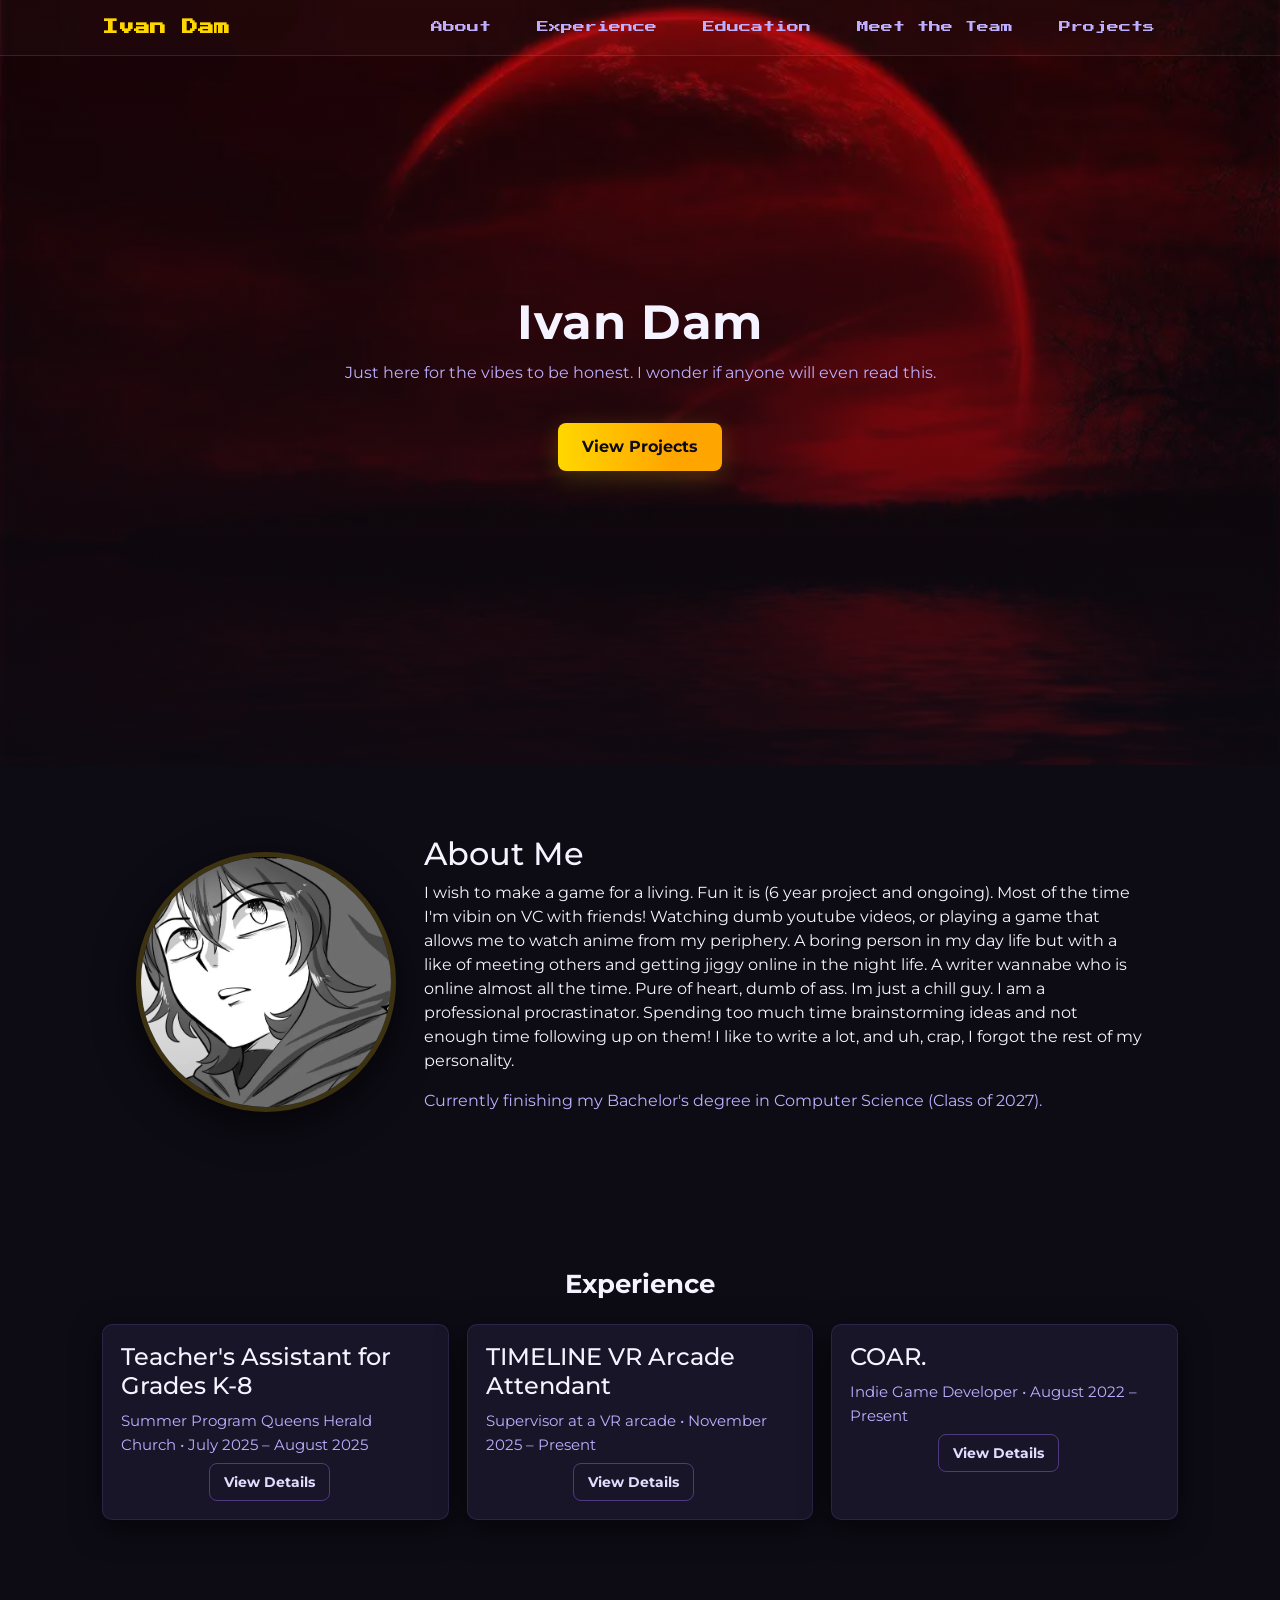
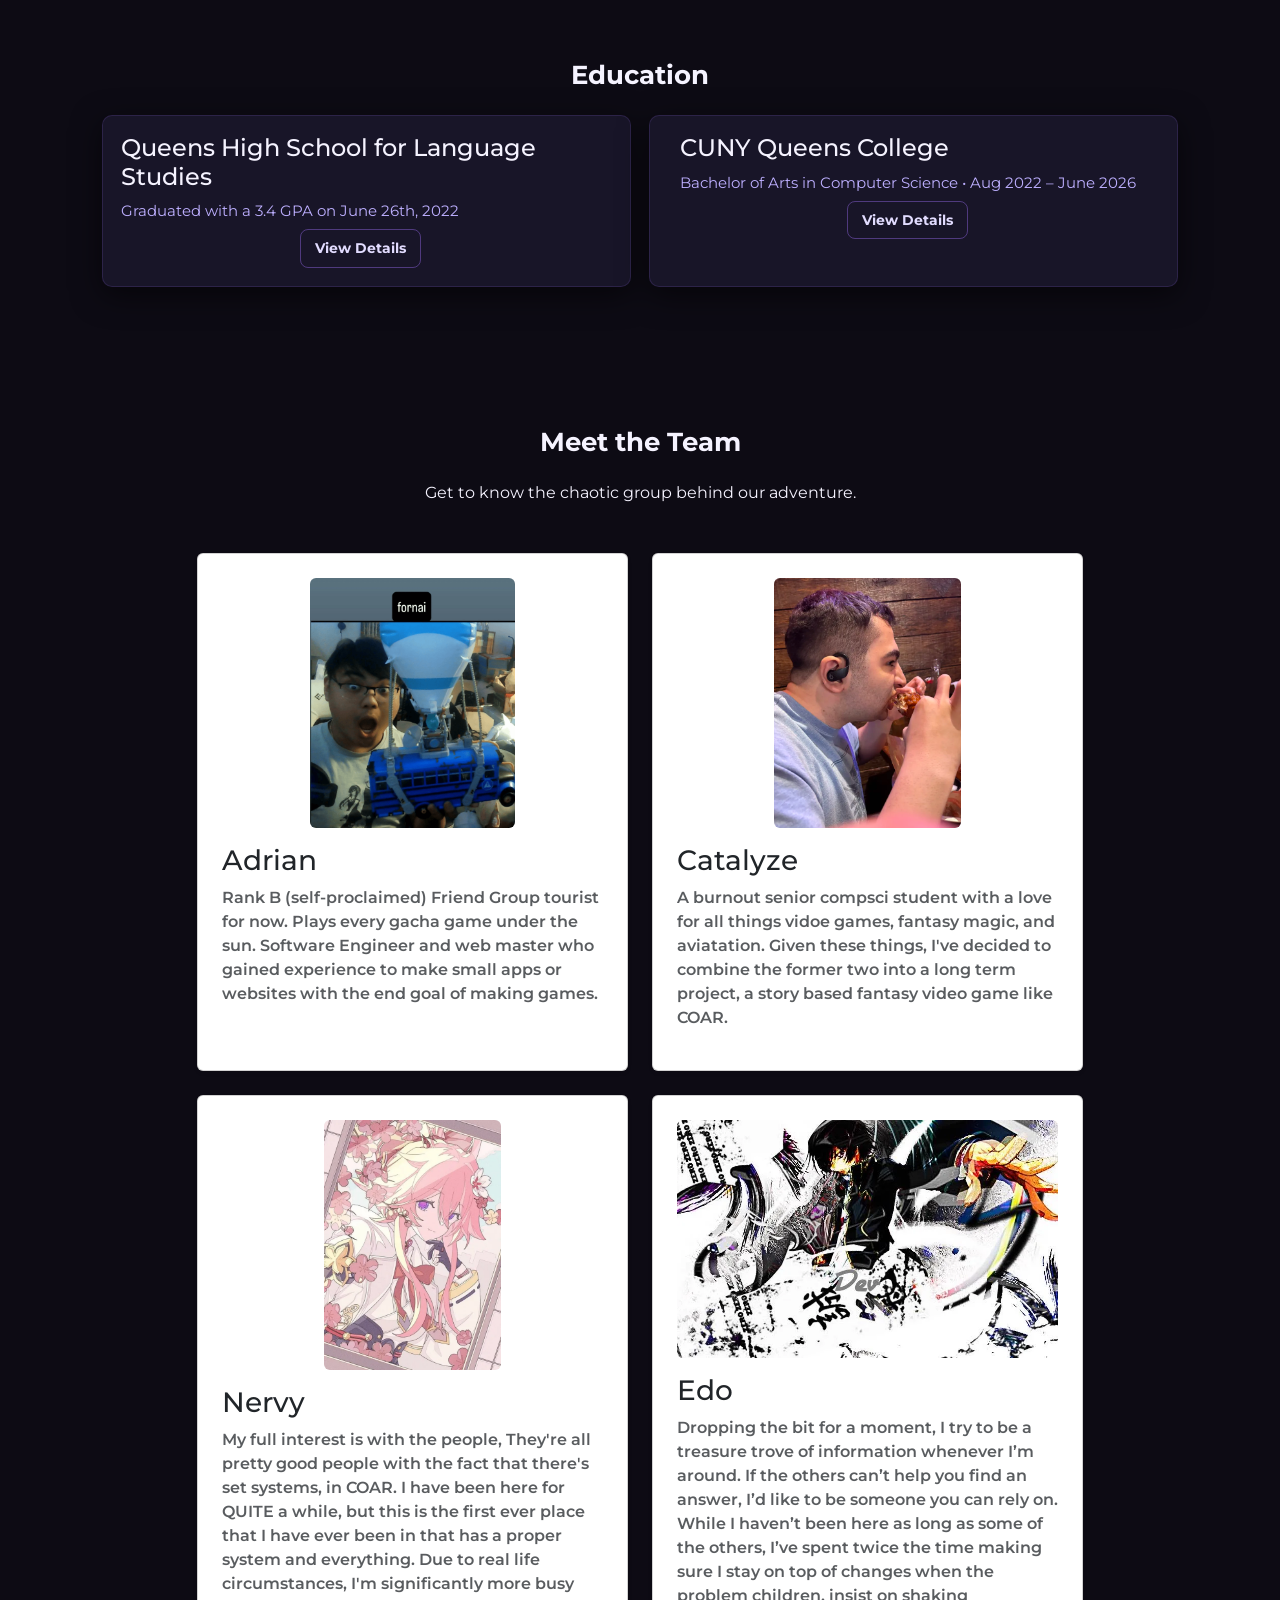
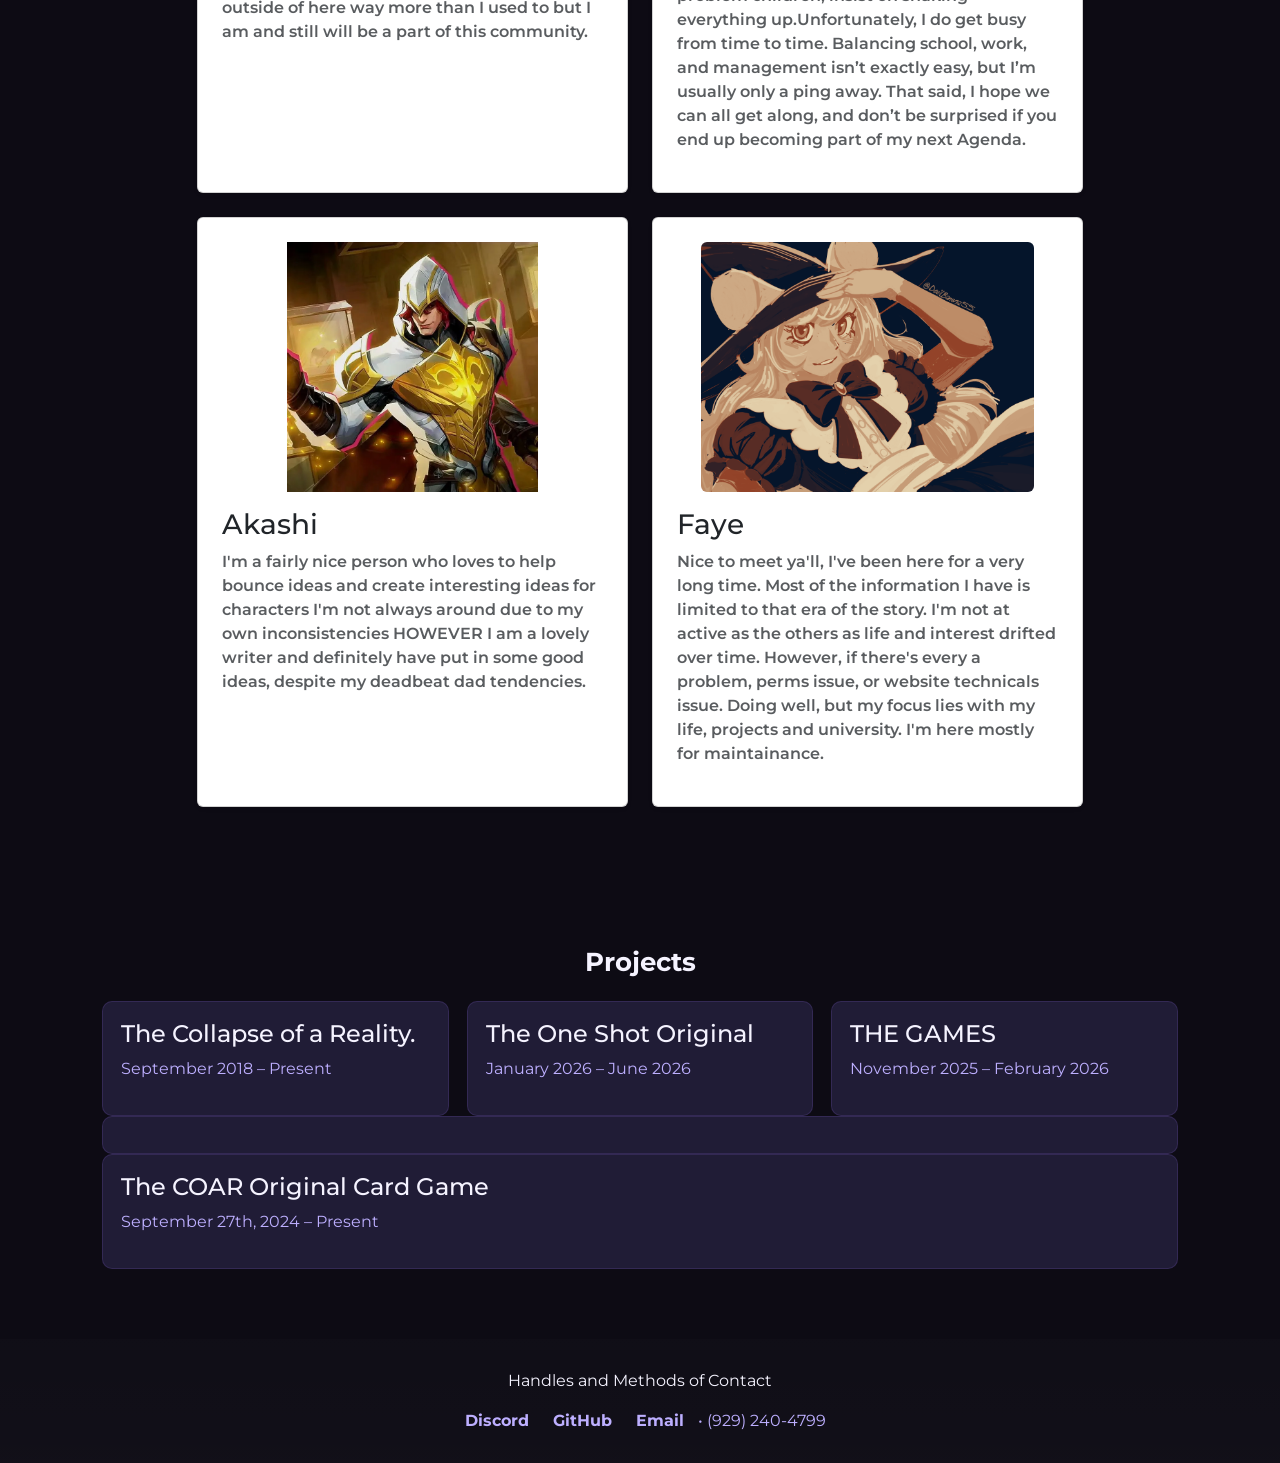
==== index.html @ e0b9897a "Re Initial" ====
<!DOCTYPE html>
<html lang="en">

<head>
    <meta charset="utf-8" />
    <meta name="viewport" content="width=device-width,initial-scale=1" />
    <title>Ivan Dam's Portfolio</title>
    <link rel="icon" type="image/png" href="Purple.png">
    
    <link href="https://fonts.googleapis.com/css2?family=Montserrat:wght@300;400;600;700&display=swap" rel="stylesheet">

    <link href="https://cdn.jsdelivr.net/npm/bootstrap@5.3.3/dist/css/bootstrap.min.css" rel="stylesheet">

    <link rel="stylesheet" href="styles.css">
</head>

<body>

    <nav class="navbar navbar-expand-lg fixed-top custom-nav" aria-label="Main navigation">
        <div class="container">
            <a class="navbar-brand fw-bold" href="#">Ivan Dam</a>
            
            <input type="checkbox" id="nav-toggle" class="nav-toggle-check d-lg-none">
            <label for="nav-toggle" class="navbar-toggler d-lg-none" aria-label="Toggle navigation">
                <span class="navbar-toggler-icon"></span>
            </label>

            <div class="collapse navbar-collapse" id="navMenu">
                <ul class="navbar-nav ms-auto">
                    <li class="nav-item"><a class="nav-link" href="#About_me">About</a></li>
                    <li class="nav-item"><a class="nav-link" href="#experience">Experience</a></li>
                    <li class="nav-item"><a class="nav-link" href="#education">Education</a></li>
                    <li class="nav-item"><a class="nav-link" href="#meet-the-team">Meet the Team</a></li>
                    <li class="nav-item"><a class="nav-link" href="#projects">Projects</a></li>
                </ul>
            </div>
        </div>
    </nav>

    <header class="hero">
        <div class="hero-inner fade-in">
            <h1 class="hero-title">Ivan Dam</h1>
            <p class="hero-subtitle">Just here for the vibes to be honest. I wonder if anyone will even read this.</p>
            <a class="hero-btn" href="#projects">View Projects</a>
        </div>
    </header>

    <main>
        <section id="About_me" class="section container fade-in">
            <div class="about-grid">
                <div class="img-wrapper">
                    <img alt="THIS IS A MOVIE, LOKI!!!!"
                        src="Luca.png">
                </div>

                <div class="text-wrapper">
                    <h2>About Me</h2>
                    <p>
                        I wish to make a game for a living. Fun it is (6 year project and ongoing). 
                        Most of the time I'm vibin on VC with friends!
                        Watching dumb youtube videos, or playing a game that allows me to watch anime from my periphery. 
                        A boring person in my day life but with a like of meeting others and getting jiggy online in the night life. 
                        A writer wannabe who is online almost all the time. Pure of heart, dumb of ass. Im just a chill guy. 
                        I am a professional procrastinator. 
                        Spending too much time brainstorming ideas and not enough time following up on them! 
                        I like to write a lot, and uh, crap, I forgot the rest of my personality. 
                    </p>
                    <p class="muted">Currently finishing my Bachelor's degree in Computer Science (Class of 2027).</p>
                </div>
            </div>
        </section>

        <section id="experience" class="section fade-in">
            <div class="container">
                <h2 class="section-title text-center mb-4">Experience</h2>
                <div class="exp-grid">

                    <article class="exp-card">
                        <details>
                            <summary class="exp-head">
                                <div>
                                    <h4>Teacher's Assistant for Grades K-8</h4>
                                    <span class="exp-role">Summer Program Queens Herald Church • July 2025 – August 2025</span>
                                </div>
                                <span class="custom-toggle-btn">View Details</span>
                            </summary>
                            <ul class="exp-details-list">
                                <li>Games Director 12-2PM and after school care program head for 20+ kids from 4-6PM.</li>
                                <li>Served in the kitchen during lunch with general management.</li>
                            </ul>
                        </details>
                    </article>

                    <article class="exp-card">
                        <details>
                            <summary class="exp-head">
                                <div>
                                    <h4>TIMELINE VR Arcade Attendant</h4>
                                    <span class="exp-role">Supervisor at a VR arcade • November 2025 – Present</span>
                                </div>
                                <span class="custom-toggle-btn">View Details</span>
                            </summary>
                            <ul class="exp-details-list">
                                <li>Over the course of 6 months, promoted from general attendant to supervisor, overseeing a team of 5+ staff members and managing weekly operations.</li>
                                <li>Handled customer service, new staff hires, and upkeep for a busy VR arcade in NYC.</li>
                            </ul>
                        </details>
                    </article>

                    <article class="exp-card">
                        <details>
                            <summary class="exp-head">
                                <div>
                                    <h4>COAR.</h4>
                                    <span class="exp-role">Indie Game Developer • August 2022 – Present</span>
                                </div>
                                <span class="custom-toggle-btn">View Details</span>
                            </summary>
                            <ul class="exp-details-list">
                                <li>Wrote out a 2900+ page game document (with room to grow) while leading a small team of 30 employees each with their own conflicting commitments and interests.</li>
                                <li>Retained as a key contributor to the game development process with minimal burnout.</li>
                            </ul>
                        </details>
                    </article>

                </div>
            </div>
        </section>

        <section id="education" class="section dark-section fade-in">
            <div class="container">
                <h2 class="section-title text-center mb-4">Education</h2>
                <div class="edu-grid">

                    <article class="exp-card">
                        <details>
                            <summary class="exp-head">
                                <div>
                                    <h4>Queens High School for Language Studies</h4>
                                    <span class="exp-role">Graduated with a 3.4 GPA on June 26th, 2022</span>
                                </div>
                                <span class="custom-toggle-btn">View Details</span>
                            </summary>
                            <ul class="exp-details-list">
                                <li><strong>Accomplishments:</strong> Advanced Regents Diploma; Two AP classes, and High Honors.</li>
                            </ul>
                        </details>
                    </article>

                    <article class="exp-card">
                        <details>
                            <summary class="exp-head">
                                <div>
                                    <h4>CUNY Queens College</h4>
                                    <span class="exp-role">Bachelor of Arts in Computer Science • Aug 2022 – June 2026</span>
                                </div>
                                <span class="custom-toggle-btn">View Details</span>
                            </summary>
                            <ul class="exp-details-list">
                                <li><strong>Current GPA:</strong> 3.220. </li>
                                <li><strong>Related Coursework:</strong> Design & Analysis of Algorithms; Data Structures; Operating Systems; Software Engineering; Database Systems; Mathematical Models; Programming Languages.</li>
                                <li><strong>Honors & Awards:</strong> Dean’s List</li>
                            </ul>
                        </details>
                    </article>

                </div>
            </div>
        </section>

        <section id="meet-the-team" class="section container fade-in">
            <h2 class="section-title text-center mb-4">Meet the Team</h2>
            <p class="text-center mb-5">Get to know the chaotic group behind our adventure.</p>

            <div class="row g-4 justify-content-center">
                <!-- Team Member 1: Adrian!  -->
                <div class="col-md-5">
                    <article class="card p-4 h-100 shadow-sm">
                        <div class="text-center mb-3">
                            <img 
                              src="IMG_4993.png" 
                              alt="Oguri Cap? Did someone mention Oguri Gap? Day 1 Golem Balloon Player."
                              class="img-fluid rounded"
                              style="max-height: 250px; object-fit: cover;"
                            >
                        </div>
                        <h3>Adrian</h3>
                        <p class="text-muted fw-semibold">Rank B (self-proclaimed) Friend Group tourist for now. 
                            Plays every gacha game under the sun. Software Engineer and web master who gained experience to make small apps
                            or websites with the end goal of making games.</p>
                    </article>
                </div>

                <!-- Team Member 2: Hasan -->
                <div class="col-md-5">
                    <article class="card p-4 h-100 shadow-sm">
                        <div class="text-center mb-3">
                            <img 
                              src="Hasan.png" 
                              alt="I first met Ivan in Fall 2024 for our Discrete Structures Class in Junior Year."
                              class="img-fluid rounded"
                              style="max-height: 250px; object-fit: cover;"
                            >
                        </div>
                        <h3>Catalyze</h3>
                        <p class="text-muted fw-semibold">A burnout senior compsci student with a love for all things vidoe games, fantasy magic,
                            and aviatation. Given these things, I've decided to combine the former two into a long term project, a story based
                            fantasy video game like COAR.
                        </p>
                    </article>
                </div>

                <!-- Team Member 3: Shini-Rev -->
                <div class="col-md-5">
                    <article class="card p-4 h-100 shadow-sm">
                        <div class="text-center mb-3">
                            <img 
                              src="Nervy.png" 
                              alt="Names Nervy, or Nerv. Whatever makes it simple, I'm the resident kind individual. 
                              When not aggroed of course. Ask the individuals in here, they can co-sign this statement."
                              class="img-fluid rounded"
                              style="max-height: 250px; object-fit: cover;"
                            >
                        </div>
                        <h3>Nervy</h3>
                        <p class="text-muted fw-semibold">My full interest is with the people, They're all pretty good people with the fact that there's set systems, in COAR. 
                            I have been here for QUITE a while, but this is the first ever place that I have ever been in that has a proper system and everything. 
                            Due to real life circumstances, I'm significantly more busy outside of here
                            way more than I used to but I am and still will be a part of this community.
                        </p>
                    </article>
                </div>

                <!-- Team Member 4: Devon -->
                <div class="col-md-5">
                    <article class="card p-4 h-100 shadow-sm">
                        <div class="text-center mb-3">
                            <img 
                              src="Edo.png" 
                              alt="It’s nice to meet you all. I’m the resident CEO of Agenda Inc, 
                              and the man who is on the right side of history 85% of the time—Edo. 
                              Unlike my friend Nervy, I’m here to stir the pot and tease with love."
                              class="img-fluid rounded"
                              style="max-height: 250px; object-fit: cover;"
                            >
                        </div>
                        <h3>Edo</h3>
                        <p class="text-muted fw-semibold">Dropping the bit for a moment, I try to be a treasure trove of information whenever I’m around. 
                            If the others can’t help you find an answer, I’d like to be someone you can rely on. 
                            While I haven’t been here as long as some of the others, I’ve spent twice the time making sure I stay on top of changes
                            when the problem children, insist on shaking everything up.Unfortunately, I do get busy from time to time. 
                            Balancing school, work, and management isn’t exactly easy, but I’m usually only a ping away. 
                            That said, I hope we can all get along, and don’t be surprised if you end up becoming part of my next Agenda.
                        </p>
                    </article>
                </div>

                <!-- Team Member 5: Akashi -->
                 <div class="col-md-5">
                    <article class="card p-4 h-100 shadow-sm">
                        <div class="text-center mb-3">
                            <img 
                              src="Akashi.png" 
                              alt="Hello my name is Xeno, although I do go by many other aliases at time."
                              style="max-height: 250px; object-fit: cover;"
                            >
                        </div>
                        <h3>Akashi</h3>
                        <p class="text-muted fw-semibold">I'm a fairly nice person who loves to help bounce ideas and create interesting ideas for characters
                            I'm not always around due to my own inconsistencies HOWEVER I am a lovely writer and definitely have put in some good ideas, 
                            despite my deadbeat dad tendencies.
                    </article>
                </div>

                <!-- Team Member 6: Crys -->
                <div class="col-md-5">
                    <article class="card p-4 h-100 shadow-sm">
                        <div class="text-center mb-3">
                            <img 
                              src="Crys.png" 
                              alt="I'm Crys (Pronounced chris)."
                              class="img-fluid rounded"
                              style="max-height: 250px; object-fit: cover;"
                            >
                        </div>
                        <h3>Faye</h3>
                        <p class="text-muted fw-semibold">Nice to meet ya'll, I've been here for a very long time. 
                            Most of the information I have is limited to that era of the story. 
                            I'm not at active as the others as life and interest drifted over time. 
                            However, if there's every a problem, perms issue, or website technicals issue. 
                            Doing well, but my focus lies with my life, projects and university. I'm here mostly for maintainance.
                        </p>
                    </article>
                </div>
            </div>
        </section>

        <section id="projects" class="section fade-in">
            <div class="container">
                <h2 class="section-title text-center mb-4">Projects</h2>
                <div class="project-grid">

                    <a class="project-card" href="https://docs.google.com/document/d/1ex8yD_eYV0yOU9Zz2ZXDnDFFUQ0OUbSjHgyUfvv3M_8/edit?tab=t.0" target="_blank" rel="noopener">
                        <h4>The Collapse of a Reality.</h4>
                        <p class="muted">September 2018 – Present</p>
                    </a>

                    <a class="project-card" href="the-one-shot-original.html" target="_blank" rel="noopener">
                        <h4>The One Shot Original</h4>
                        <p class="muted">January 2026 – June 2026</p>
                    </a>

                    <a class="project-card" href="The-Games.html" target="_blank" rel="noopener">
                        <h4>THE GAMES</h4>
                        <p class="muted">November 2025 – February 2026</p>
                    </div>

                    <a class="project-card" href="https://docs.google.com/document/d/17Fcs3SsZpEI9CGqc_hAu7KAam82OYThMyAUIoIpEh6U/edit?tab=t.0" target="_blank" rel="noopener">
                        <h4>The COAR Original Card Game</h4>
                        <p class="muted">September 27th, 2024 – Present</p>
                    </a>

                </div>
            </div>
        </section>
    </main>

    <footer class="footer">
        <div class="container text-center">
            <p>Handles and Methods of Contact</p>
            <div class="socials">
                <a href="https://discord.com/users/thesparrow444" target="_blank" rel="noopener">Discord</a>
                <a href="https://github.com/Loki-CoaR" target="_blank" rel="noopener">GitHub</a>
                <a href="mailto:Ivandam9024@gmail.com">Email</a>
                <span class="muted">• (929) 240-4799</span>
            </div>
        </div>
    </footer>

</body>
</html>
---- styles.css ----
@import url('https://fonts.googleapis.com/css2?family=Press+Start+2P&display=swap');

/* ========== Base ========== */
:root {
    --bg: #0d0b14;
    --panel: #181528;
    --muted: #bdafff;
    --accent: #ffd700;
    --card: #201c36;
    --glass: rgba(255, 255, 255, 0.05);
}

* {
    box-sizing: border-box
}

html {
    scroll-behavior: smooth
}

body {
    margin: 0;
    font-family: 'Montserrat', system-ui, -apple-system, "Segoe UI", Roboto, "Helvetica Neue", Arial;
    background: var(--bg);
    color: #f5f3ff;
    -webkit-font-smoothing: antialiased;
    -moz-osx-font-smoothing: grayscale;
}

/* ========== NAV ========== */
.custom-nav {
    background: linear-gradient(0deg, rgba(255, 255, 255, 0.02), rgba(255, 255, 255, 0.02));
    border-bottom: 1px solid rgba(163, 112, 255, 0.2);
    padding: 0.65rem 0;
}

.navbar-brand {
    color: var(--accent);
    font-family: 'Press Start 2P', monospace;
    font-size: 1rem;
}

.navbar-toggler {
    border-color: rgba(163, 112, 255, 0.3);
    cursor: pointer;
}

.navbar-toggler-icon {
    background-image: url("data:image/svg+xml;charset=utf8,%3Csvg viewBox='0 0 30 30' xmlns='http://www.w3.org/2000/svg'%3E%3Cpath stroke='rgba%28255,215,0,0.9%29' stroke-width='2' stroke-linecap='round' stroke-miterlimit='10' d='M4 7h22M4 15h22M4 23h22'/%3E%3C/svg%3E");
}

/* NAV LINKS */
.nav-link {
    color: var(--muted) !important;
    margin-left: 15px;
    margin-right: 15px;
    font-family: 'Press Start 2P', monospace;
    font-size: 0.75rem;
    font-weight: 400;
}

.nav-link:hover {
    color: var(--accent) !important
}

/* NO-JS MOBILE NAV MECHANISM */
.nav-toggle-check {
    display: none;
}

@media (max-width: 991px) {
    .navbar-collapse {
        display: none;
        width: 100%;
    }
    
    .nav-toggle-check:checked ~ .navbar-collapse {
        display: block;
    }
}

/* ========== HERO ========== */
.hero {
    height: 85vh;
    display: flex;
    align-items: center;
    justify-content: center;
    text-align: center;
    padding: 2rem 1rem;
    background-image:
        linear-gradient(180deg, rgba(13, 11, 20, 0.2), rgba(13, 11, 20, 0.85)),
        url("COAR.png");
    background-size: cover;
    background-position: center;
}

.hero-title {
    font-size: 3rem;
    letter-spacing: 0.6px;
    margin: 0;
    font-weight: 700;
}

.hero-subtitle {
    color: var(--muted);
    margin-top: 10px;
    font-weight: 400
}

.hero-btn {
    display: inline-block;
    margin-top: 22px;
    padding: 12px 24px;
    background: linear-gradient(90deg, var(--accent), #ffa500 70%);
    color: #0d0b14;
    text-decoration: none;
    border-radius: 8px;
    font-weight: 700;
    box-shadow: 0 6px 24px rgba(255, 215, 0, 0.2);
}

/* ========== SECTIONS ========== */
.section {
    padding: 70px 16px
}

.section-title {
    font-weight: 700;
    font-size: 1.6rem;
}

/* containers */
.container {
    max-width: 1100px;
    margin: 0 auto
}

/* ========== ABOUT ========== */
.about-grid {
    display: flex;
    align-items: center;
    gap: 28px;
    flex-wrap: wrap;
    justify-content: center;
}

.img-wrapper img {
    width: 260px;
    height: 260px;
    border-radius: 50%;
    object-fit: cover;
    border: 5px solid rgba(255, 215, 0, 0.2);
    box-shadow: 0 12px 40px rgba(0, 0, 0, 0.6);
}

.text-wrapper {
    max-width: 720px
}

.muted {
    color: var(--muted)
}

/* ========== SKILLS ========== */
.skills-container {
    display: flex;
    gap: 20px;
    flex-wrap: wrap;
    justify-content: center
}

.skill-card {
    background: var(--card);
    padding: 20px;
    border-radius: 10px;
    width: 320px;
    border: 1px solid rgba(163, 112, 255, 0.1);
    box-shadow: 0 6px 18px rgba(0, 0, 0, 0.6);
}

.skill-card h4 {
    margin-top: 0;
    color: var(--accent);
    border-bottom: 2px solid rgba(163, 112, 255, 0.15);
    padding-bottom: 8px;
    margin-bottom: 12px
}

.skill-list {
    list-style: none;
    padding: 0;
    margin: 0
}

.skill-list li {
    padding: 6px 0;
    color: #e2dcff;
}

/* ========== EXPERIENCE C ========== */
.exp-grid,
.edu-grid {
    display: grid;
    grid-template-columns: repeat(auto-fit, minmax(300px, 1fr));
    gap: 18px
}

.exp-card {
    background: var(--panel);
    padding: 18px;
    border-radius: 10px;
    border: 1px solid rgba(163, 112, 255, 0.15);
    box-shadow: 0 8px 30px rgba(0, 0, 0, 0.55);
}

/* NATIVE DETAILS ACCORDION STYLES */
details {
    width: 100%;
}

summary {
    list-style: none;
    display: flex;
    justify-content: space-between;
    align-items: center;
    cursor: pointer;
    outline: none;
}

summary::-webkit-details-marker {
    display: none;
}

.exp-head {
    display: flex;
    flex-direction: column;
    gap: 6px;
    padding-right: 12px;
}

.exp-role {
    color: var(--muted);
    font-size: 0.92rem
}

.custom-toggle-btn {
    background: transparent;
    border: 1px solid rgba(163, 112, 255, 0.4);
    color: #e2dcff;
    padding: 8px 14px;
    border-radius: 8px;
    font-weight: 700;
    font-size: 0.85rem;
    transition: background 0.2s, border-color 0.2s, transform 0.2s;
    white-space: nowrap;
}

.custom-toggle-btn:hover {
    background: rgba(163, 112, 255, 0.1);
    border-color: var(--accent);
}

details[open] .custom-toggle-btn {
    background: var(--accent);
    border-color: var(--accent);
    color: #0d0b14;
}

details[open] .custom-toggle-btn::after {
    content: " Less";
}

.exp-details-list {
    margin-top: 16px;
    color: #e2dcff;
    padding-left: 18px;
}

.exp-details-list li {
    margin-bottom: 8px;
}

/* ========== PROJECTS ========== */
.project-grid {
    display: grid;
    grid-template-columns: repeat(auto-fit, minmax(260px, 1fr));
    gap: 18px
}

.project-card {
    background: var(--card);
    padding: 18px;
    border-radius: 10px;
    text-decoration: none;
    color: inherit;
    display: block;
    border: 1px solid rgba(163, 112, 255, 0.15);
    transition: transform .2s ease, box-shadow .2s ease;
}

.project-card:hover {
    transform: translateY(-6px);
    border-color: var(--accent);
    box-shadow: 0 16px 48px rgba(163, 112, 255, 0.15), 0 8px 20px rgba(0, 0, 0, 0.6)
}

/* ========== FOOTER ========== */
.footer {
    padding: 30px 16px;
    background: linear-gradient(180deg, rgba(255, 255, 255, 0.01), rgba(255, 255, 255, 0.02))
}

.socials a {
    color: var(--muted);
    margin: 0 10px;
    text-decoration: none;
    font-weight: 700
}

.socials a:hover {
    color: var(--accent)
}

/* ========== AUTOMATED CSS ANIMATIONS ========== */
.fade-in {
    animation: fadeInUp 0.6s ease-out forwards;
}

@keyframes fadeInUp {
    from {
        opacity: 0;
        transform: translateY(18px);
    }
    to {
        opacity: 1;
        transform: translateY(0);
    }
}

/* small screens */
@media (max-width:720px) {
    .hero-title {
        font-size: 2.1rem
    }

    .img-wrapper img {
        width: 200px;
        height: 200px
    }

    .skill-card {
        width: 100%
    }
    
    summary {
        flex-direction: column;
        align-items: flex-start;
        gap: 12px;
    }
    
    .custom-toggle-btn {
        width: 100%;
        text-align: center;
    }
}
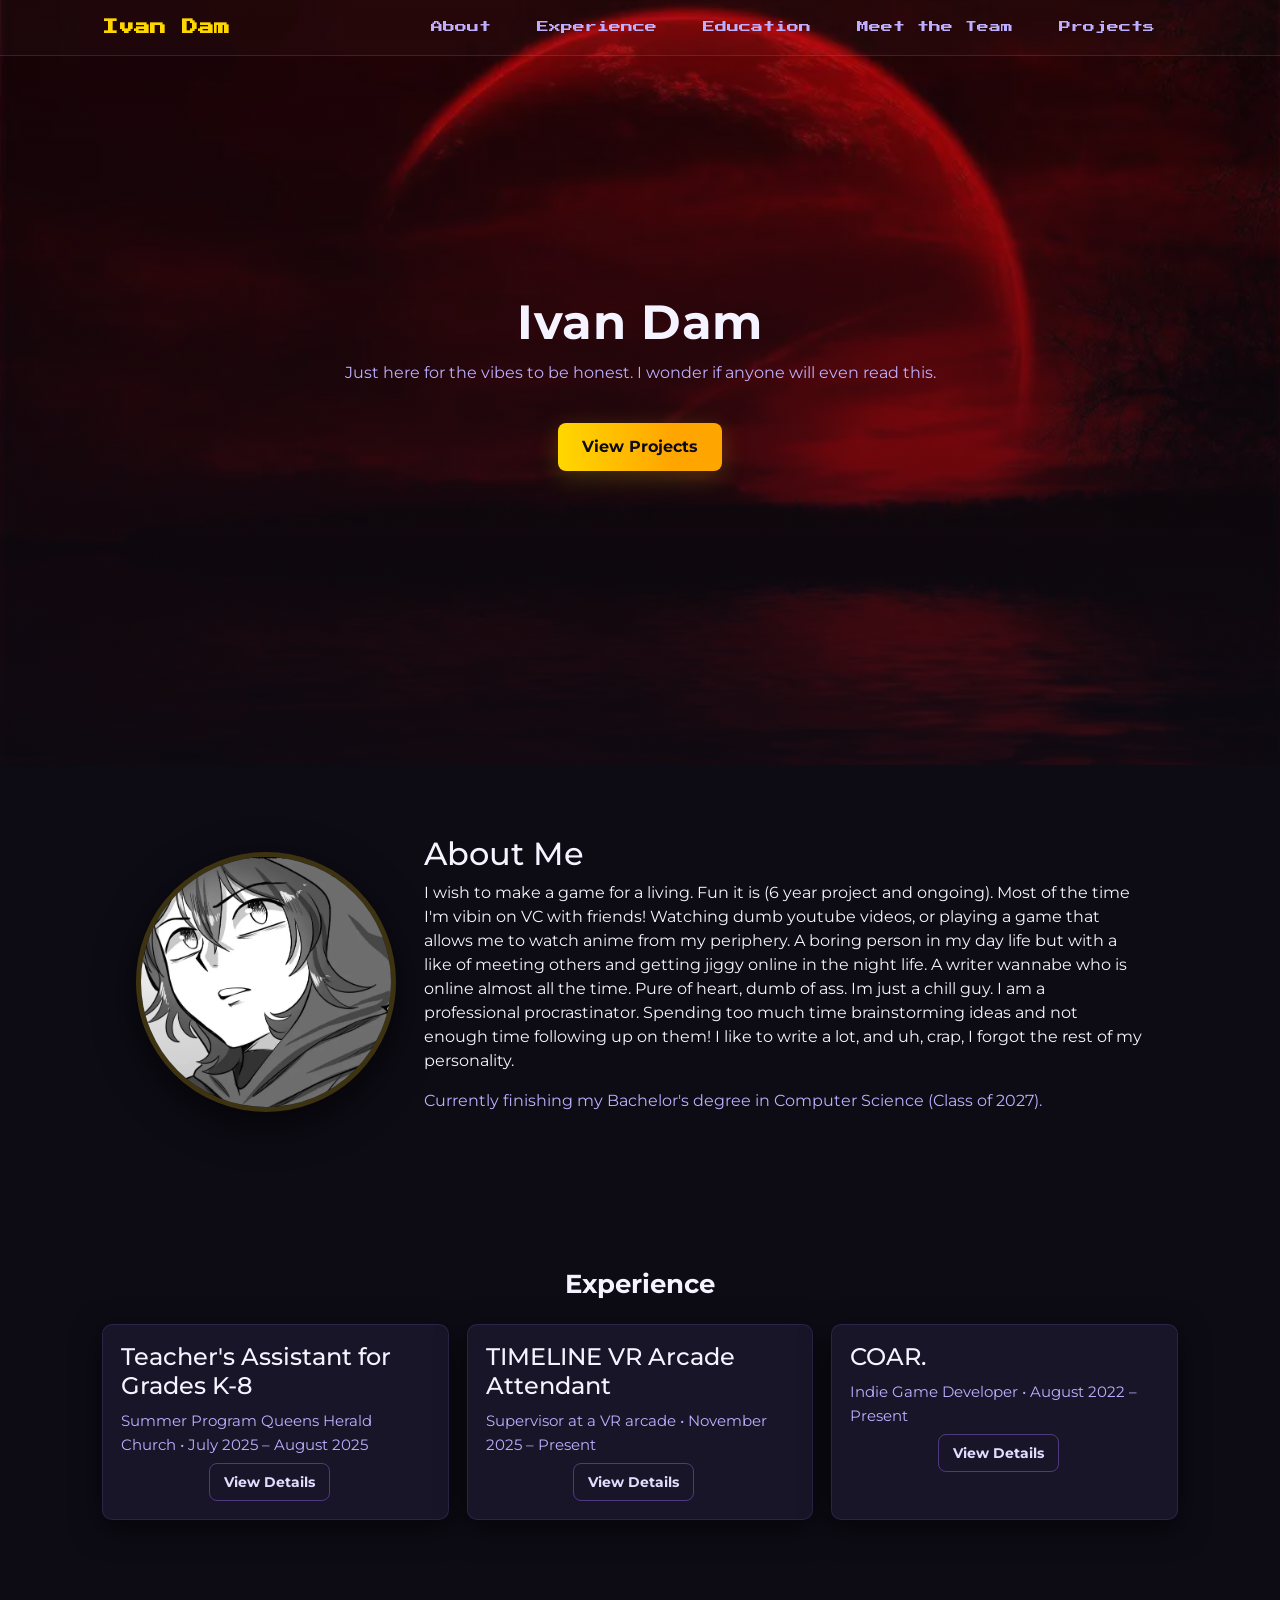
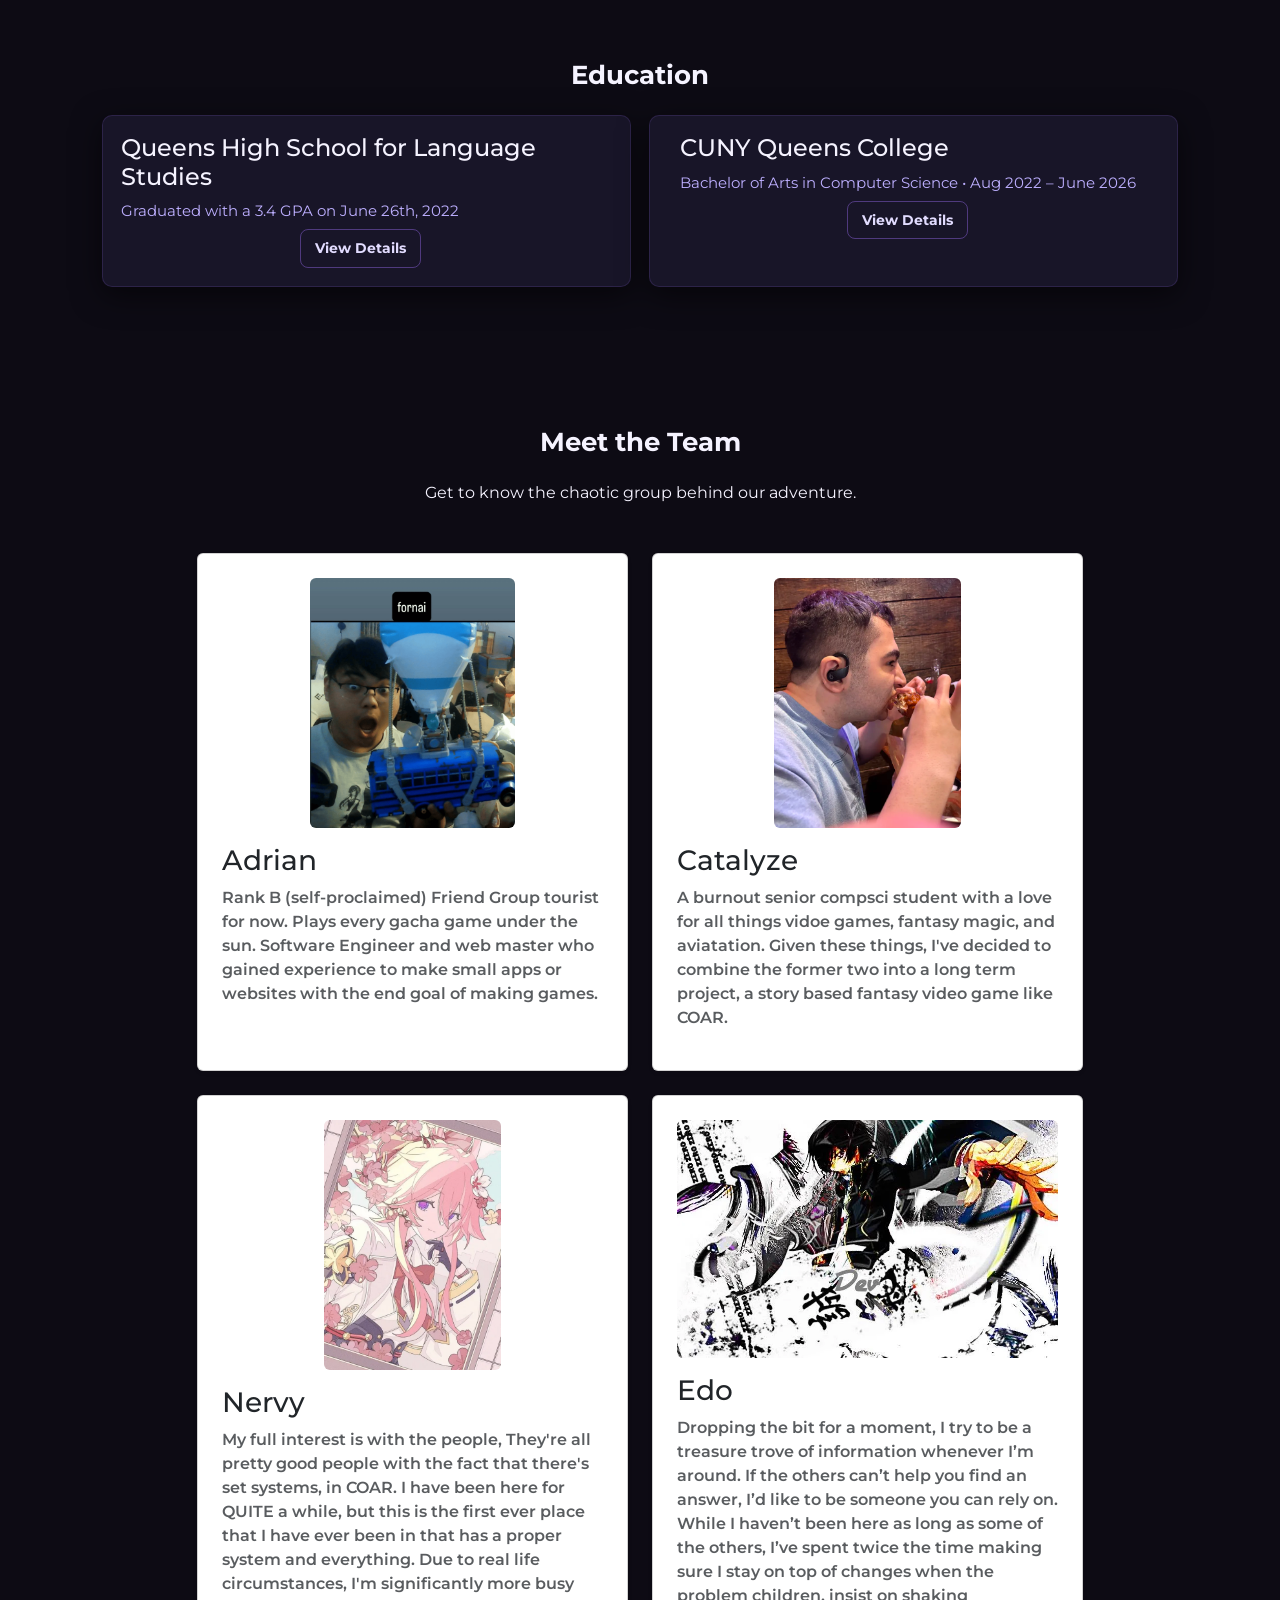
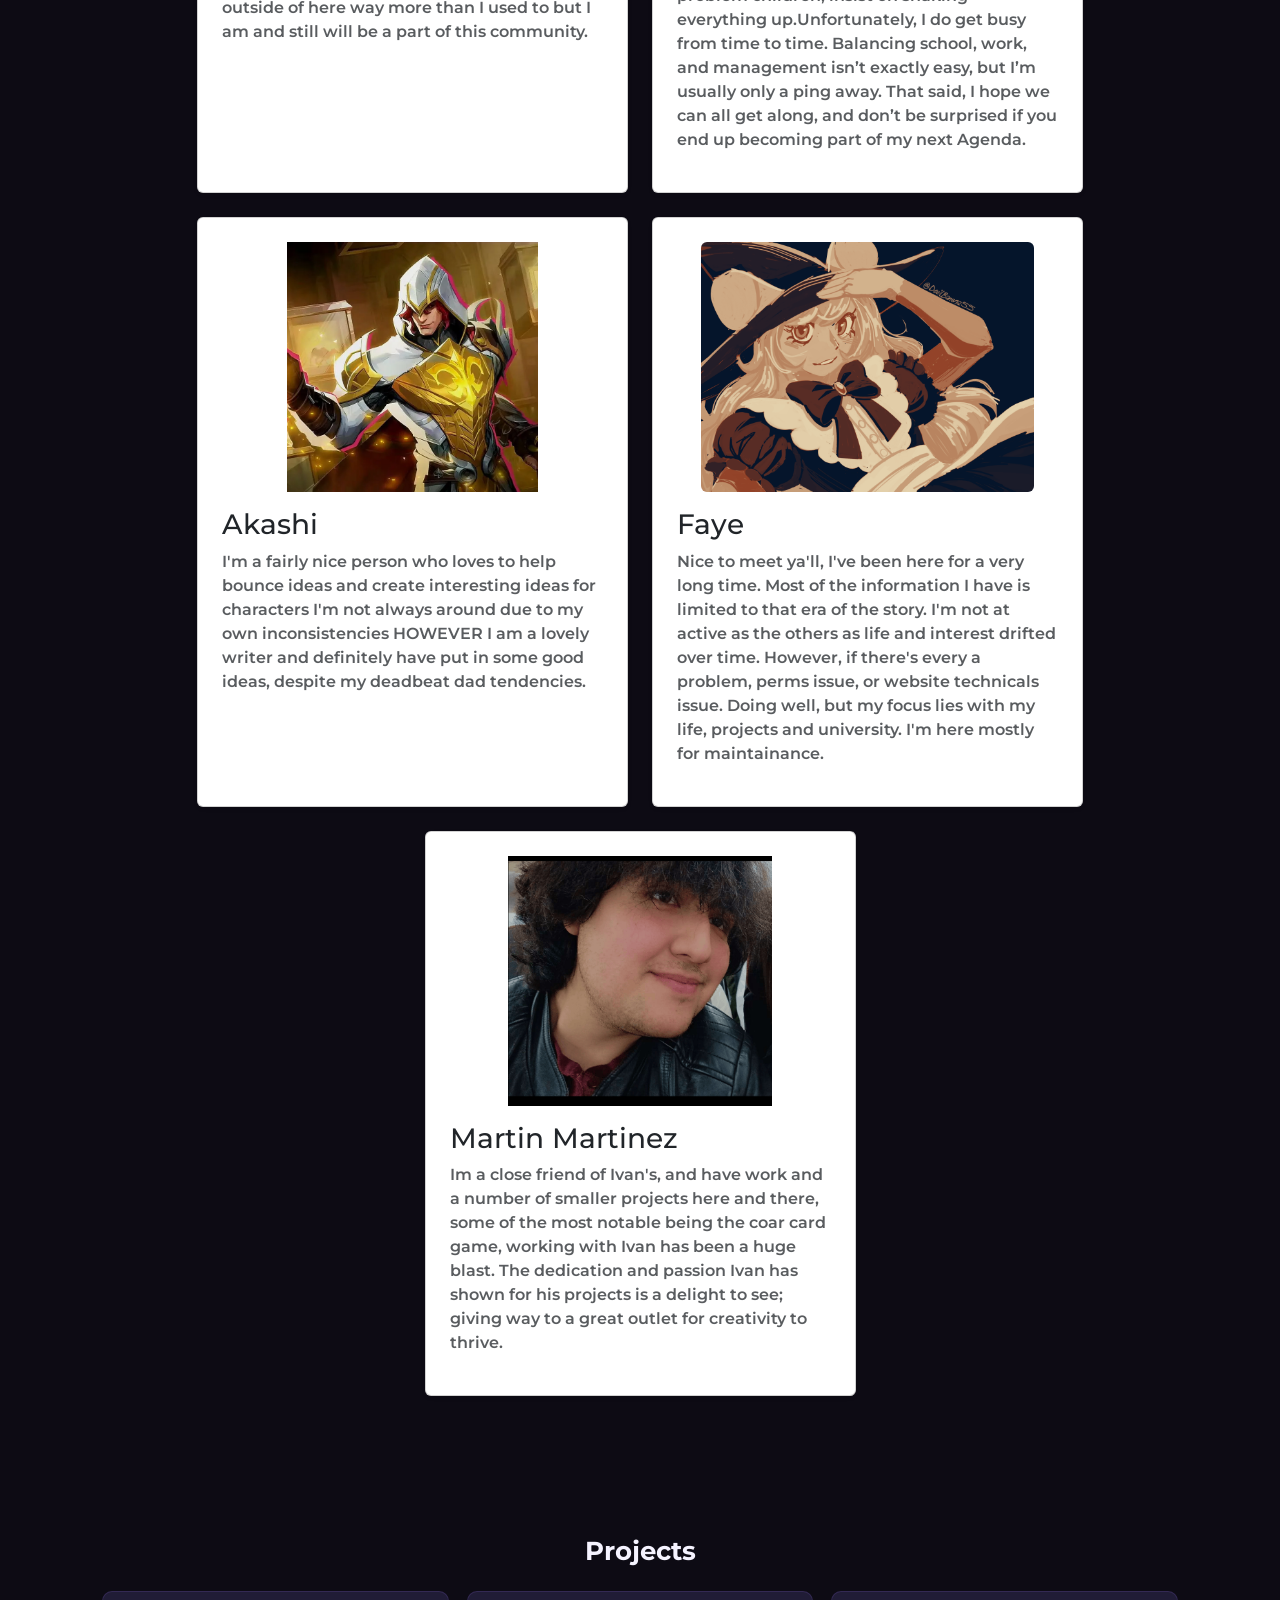
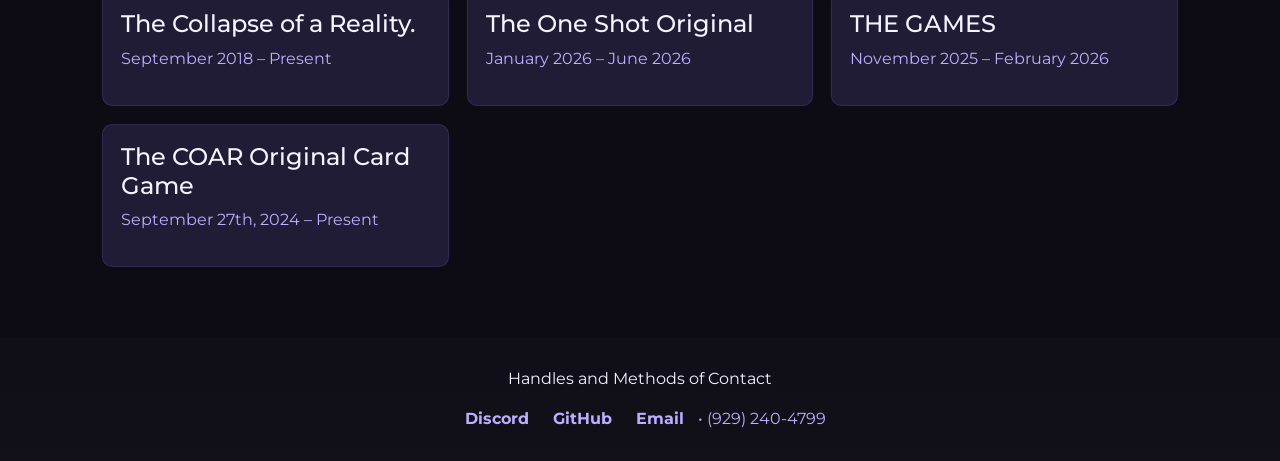
==== commit 807dda50: "Third commit." ====
--- a/index.html
+++ b/index.html
@@ -292,6 +292,21 @@
                         </p>
                     </article>
                 </div>
+
+                <!-- Team Member 7: Chrono -->
+                 <div class="col-md-5">
+                    <article class="card p-4 h-100 shadow-sm">
+                        <div class="text-center mb-3">
+                            <img 
+                              src="Martin.png" 
+                              alt="I'll be in the Caves 4 Life!!"
+                              style="max-height: 250px; object-fit: cover;"
+                            >
+                        </div>
+                        <h3>Martin Martinez</h3>
+                        <p class="text-muted fw-semibold">Im a close friend of Ivan's, and have work and a number of smaller projects here and there, some of the most notable being the coar card game, working with Ivan has been a huge blast. The dedication and passion Ivan has shown for his projects is a delight to see; giving way to a great outlet for creativity to thrive. </p>
+                    </article>
+                </div>
             </div>
         </section>
 
@@ -313,7 +328,7 @@
                     <a class="project-card" href="The-Games.html" target="_blank" rel="noopener">
                         <h4>THE GAMES</h4>
                         <p class="muted">November 2025 – February 2026</p>
-                    </div>
+                    </a>
 
                     <a class="project-card" href="https://docs.google.com/document/d/17Fcs3SsZpEI9CGqc_hAu7KAam82OYThMyAUIoIpEh6U/edit?tab=t.0" target="_blank" rel="noopener">
                         <h4>The COAR Original Card Game</h4>
